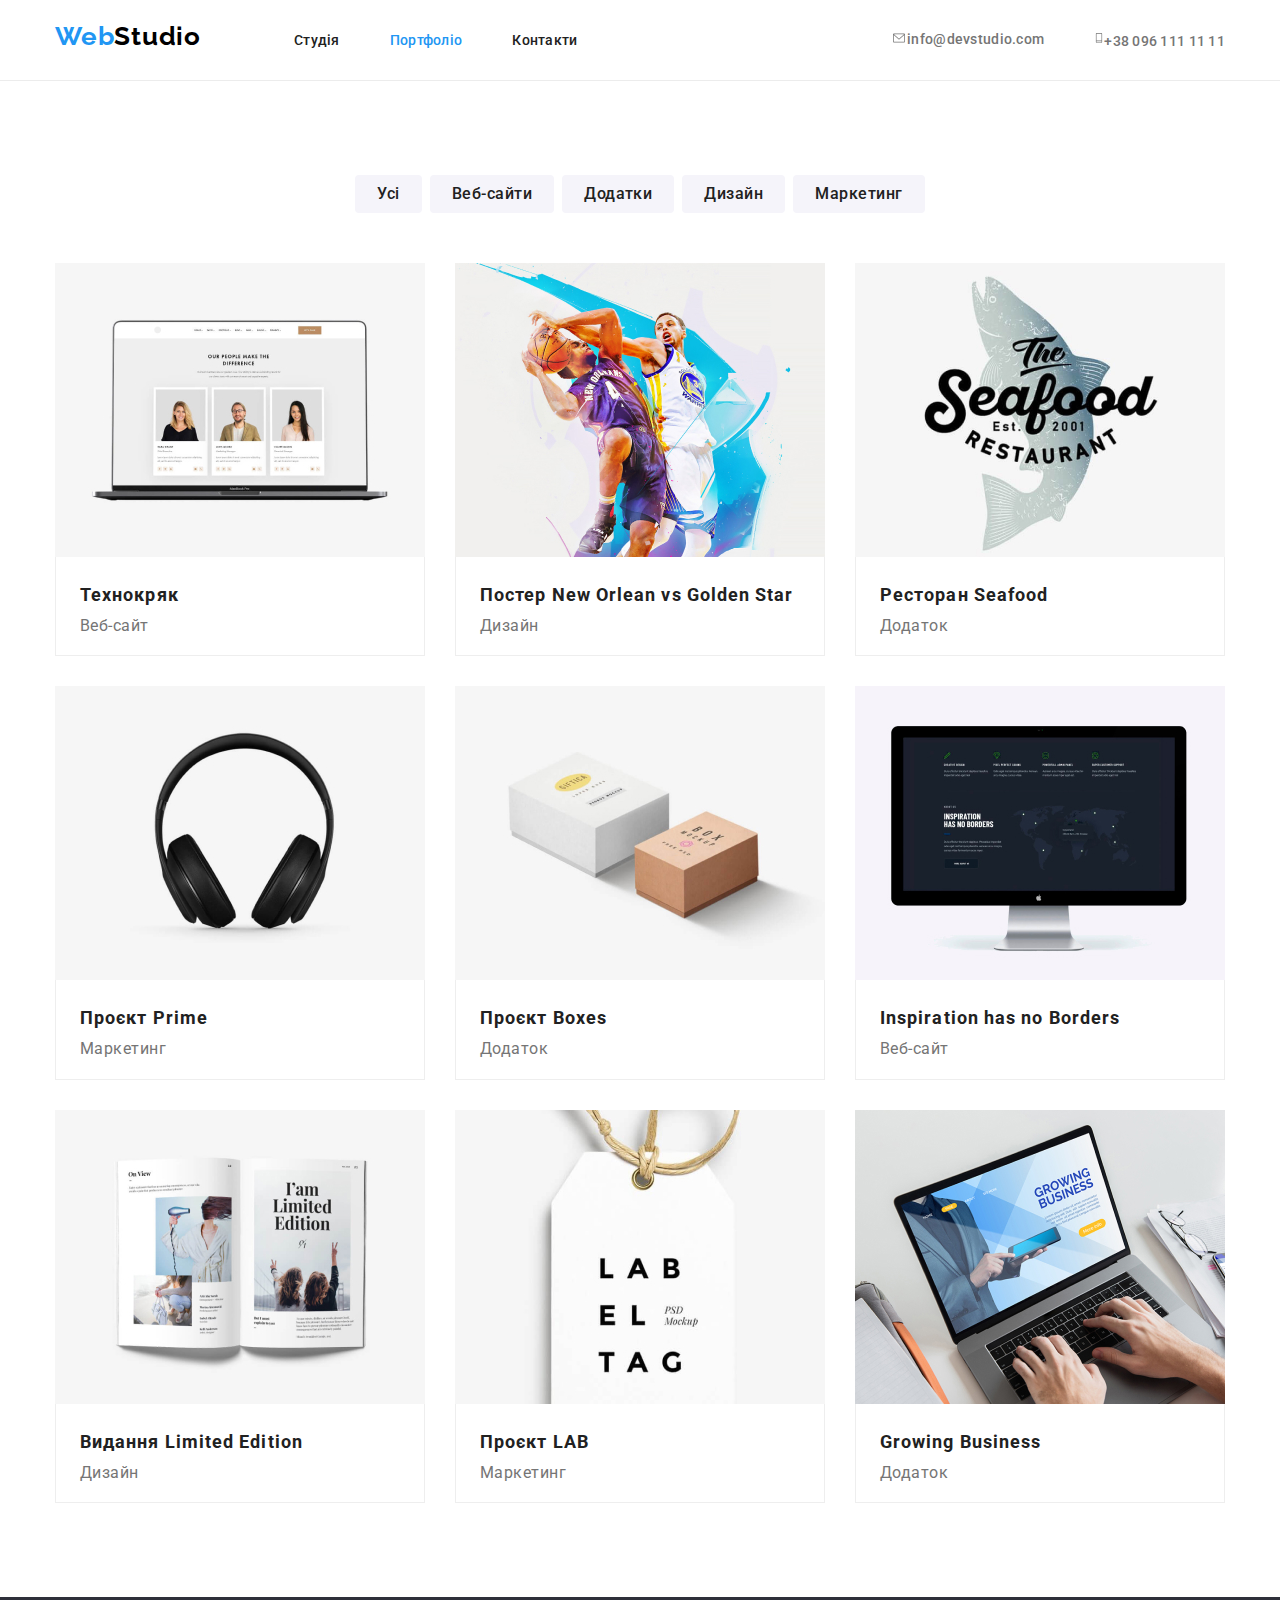
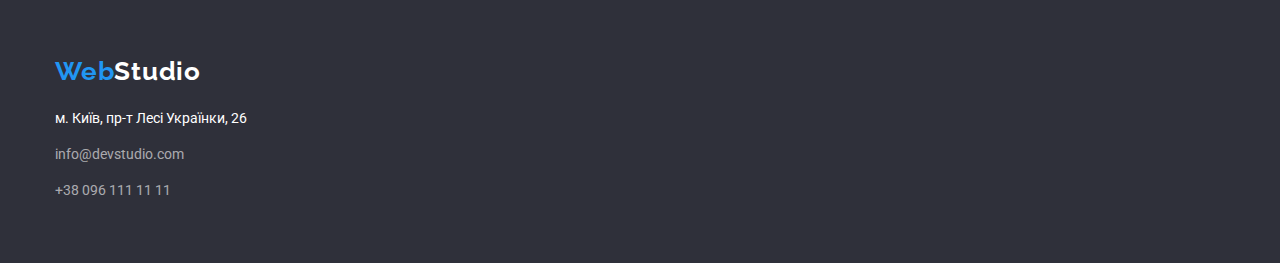
==== portfolio.html @ 9b7b58ba "1" ====
<!DOCTYPE html>
<html lang="uk">
  <head>
    <link
      rel="stylesheet"
      href="https://cdnjs.cloudflare.com/ajax/libs/modern-normalize/1.0.0/modern-normalize.min.css"
    />
    <link rel="stylesheet" href="./css/styles.css" />
    <link rel="preconnect" href="https://fonts.googleapis.com" />
    <link rel="preconnect" href="https://fonts.gstatic.com" crossorigin />
    <link
      href="https://fonts.googleapis.com/css2?family=Raleway:wght@700&family=Roboto:wght@400;500;700;900&display=swap"
      rel="stylesheet"
    />
    <title>WebStudio</title>
  </head>
  <body>
    <header>
      <!-- Навігація -->
      <div class="container">
        <nav class="nav">
          <a class="logo" href="index.html"
            >Web<span class="logo-color">Studio</span></a
          >
          <ul class="nav-link">
            <li class="nav-item">
              <a class="link" href="index.html">Студія</a>
            </li>
            <li class="nav-item">
              <a class="link actual-page" href="./portfolio.html">Портфоліо</a>
            </li>
            <li class="nav-item"><a class="link" href="">Контакти</a></li>
          </ul>
        </nav>
        <ul class="nav-contacts">
          <li class="nav-item">
            <a class="contacts" href="mailto:info@devstudio.com"
              ><svg class="icon-contacts" width="16" height="12">
                <use href="./images/icons.svg#icon-mail"></use>
              </svg>info@devstudio.com</a
            >
          </li>
          <li class="nav-item">
            <a class="contacts" href="tel:+380961111111"><svg class="icon-contacts" width="10" height="16">
                <use href="./images/icons.svg#icon-phone"></use>
              </svg>+38 096 111 11 11</a>
          </li>
        </ul>
      </div>
    </header>
    <main>
      <!-- Фільтри + Проєкти -->
      <section>
        <div class="container">
          <ul class="filtres">
            <li class="list">
              <button class="item" type="button">Усі</button>
            </li>
            <li class="list">
              <button class="item" type="button">Веб-сайти</button>
            </li>
            <li class="list">
              <button class="item" type="button">Додатки</button>
            </li>
            <li class="list">
              <button class="item" type="button">Дизайн</button>
            </li>
            <li class="list">
              <button class="item" type="button">Маркетинг</button>
            </li>
          </ul>
          <ul class="projects">
            <li>
              <a href=""  class="list"
                 ><img src="./images/techkr.jpg" alt="Технокряк" width="370" />
                <div class="title">
                  <h3 class="item">Технокряк</h3>
                  <p>Веб-сайт</p>
                </div></a
              >
            </li>
            <li>
              <a href="">
                <img
                  src="./images/poster.jpg"
                  alt="Постер New Orlean vs Golden Star"
                  width="370"
                />
                <div class="title">
                  <h3 class="item">Постер New Orlean vs Golden Star</h3>
                  <p>Дизайн</p>
                </div>
              </a>
            </li>
            <li>
              <a href="">
                <img
                  src="./images/seafood.jpg"
                  alt="Ресторан Seafood"
                  width="370"
                />
                <div class="title">
                  <h3 class="item">Ресторан Seafood</h3>
                  <p>Додаток</p>
                </div></a
              >
            </li>
            <li>
              <a href="">
                <img src="./images/prime.jpg" alt="Проєкт Prime" width="370" />
                <div class="title">
                  <h3 class="item">Проєкт Prime</h3>
                  <p>Маркетинг</p>
                </div></a
              >
            </li>
            <li>
              <a href=""
                ><img src="./images/boxes.jpg" alt="Проєкт Boxes" width="370" />
                <div class="title">
                  <h3 class="item">Проєкт Boxes</h3>
                  <p>Додаток</p>
                </div></a
              >
            </li>
            <li>
              <a href="">
                <img
                  src="./images/inspiration.jpg"
                  alt="Inspiration has no Borders"
                  width="370"
                />
                <div class="title">
                  <h3 class="item">Inspiration has no Borders</h3>
                  <p>Веб-сайт</p>
                </div></a
              >
            </li>
            <li>
              <a href="">
                <img
                  src="./images/limedition.jpg"
                  alt="Видання Limited Edition"
                  width="370"
                />
                <div class="title">
                  <h3 class="item">Видання Limited Edition</h3>
                  <p>Дизайн</p>
                </div></a
              >
            </li>
            <li>
              <a href="">
                <img src="./images/lab.jpg" alt="Проєкт LAB" width="370" />
                <div class="title">
                  <h3 class="item">Проєкт LAB</h3>
                  <p>Маркетинг</p>
                </div></a
              >
            </li>
            <li>
              <a href="">
                <img
                  src="./images/growing.jpg"
                  alt="Growing Business"
                  width="370"
                />
                <div class="title">
                  <h3 class="item">Growing Business</h3>
                  <p>Додаток</p>
                </div></a
              >
            </li>
          </ul>
        </div>
      </section>
    </main>
    <footer class="footer-bcg">
      <div class="container">
        <a class="footer-logo" href="index.html"
          >Web<span class="footer-logo-color">Studio</span></a
        >
        <address>
          <p class="adres">м. Київ, пр-т Лесі Українки, 26</p>
          <ul class="list">
            <li>
              <a class="footer-contacts" href="mailto:info@devstudio.com"
                >info@devstudio.com</a
              >
            </li>
            <li>
              <a class="footer-contacts" href="tel:+380961111111"
                >+38 096 111 11 11</a
              >
            </li>
          </ul>
        </address>
      </div>
    </footer>
  </body>
</html>
---- css/styles.css ----
:root {
  --main-text-color: #757575;
  --secondary-text-color: #212121;
  --main-blue-color: #2196f3;
  --main-white-color: #ffffff;
  --background-dark-color: #2f303a;
  --background-light-color: #f5f4fa;
  --logo-black-color: #000000;
}

/* all pages */
* {
  margin: 0px;
  padding: 0px;
}
.container {
  width: 1200px;
  margin-left: auto;
  margin-right: auto;
  padding-left: 15px;
  padding-right: 15px;
}
body {
  font-family: Roboto;
  color: var(--main-text-color);
}
section {
  padding-top: 94px;
  padding-bottom: 94px;
}
ul {
  list-style: none;
}
a {
  text-decoration: none;
}
button {
  cursor: pointer;
}
img {
  display: block;
}
/* nav */
header {
  border-bottom: 1px solid #ececec;
}
.nav {
  display: flex;
  align-items: baseline;
}
.logo {
  font-family: Raleway;
  font-size: 26px;
  font-weight: 700;
  letter-spacing: 0.78px;
  color: var(--main-blue-color);
}
.logo-color {
  color: var(--logo-black-color);
}
.nav-link {
  display: inline-flex;
  margin: 0px;
  padding-left: 0px;
  margin-left: 93px;
}
.nav-link .link {
  padding-top: 32px;
  padding-bottom: 32px;
  display: block;

  color: var(--secondary-text-color);
  font-size: 14px;
  font-weight: 500;
  letter-spacing: 0.28px;
}
.nav-item {
  margin-left: 50px;
}
.nav-item:first-child {
  margin-left: 0px;
}
.nav-link .link:hover,
.nav-link .link:focus {
  color: var(--main-blue-color);
}
header .container {
  display: flex;
  align-items: center;
}
.nav-contacts {
  margin: 0px;
  display: flex;
  padding-left: 0px;
  margin-left: auto;
}
.nav-contacts .contacts {
  padding-top: 32px;
  padding-bottom: 32px;

  color: var(--main-text-color);
  font-size: 14px;
  font-weight: 500;
  letter-spacing: 0.28px;
}

.nav-contacts .contacts:focus,
.nav-contacts .contacts:hover {
  color: var(--main-blue-color);
}
.nav-link .actual-page {
  color: var(--main-blue-color);
}

/* footer */

.footer-bcg {
  background-color: var(--background-dark-color);
  display: block;
  padding-top: 60px;
  padding-bottom: 60px;
}
.footer-logo {
  display: block;
  margin-bottom: 20px;

  color: #2196f3;
  font-family: Raleway;
  font-size: 26px;
  font-weight: 700;
  letter-spacing: 0.78px;
}
.footer-logo-color {
  color: var(--main-white-color);
}
.adres {
  margin-bottom: 12px;

  color: var(--main-white-color);
  font-style: normal;
  font-size: 14px;
  line-height: 1.71;
}
.list {
  display: block;
}
.footer-contacts {
  color: rgba(255, 255, 255, 0.6);
  font-style: normal;
  font-size: 14px;
  line-height: 1.71;
}
.list li:first-child {
  margin-bottom: 12px;
}
/* index */

/* Шапка  */
.head-bcg {
  max-width: 1600px;
  background-image: linear-gradient( 
    to right,
     rgba(47, 48, 58, 0.40),
     rgba(47, 48, 58, 0.40)
     ) , url(../images/bcg-head.jpg);
  background-color: var(--background-dark-color);
  background-position: center;

  
  text-align: center;
  padding-top: 200px;
  padding-bottom: 200px;
}
.head-text {
  width: 696px;
  margin-left: auto;
  margin-right: auto;

  color: var(--main-white-color);
  text-align: center;
  font-size: 44px;
  font-weight: 900;
  line-height: 1.36;
  letter-spacing: 2.64px;
  text-transform: uppercase;
}
.head-button {
  width: 200px;
  padding-top: 10px;
  padding-bottom: 10px;
  border-radius: 4px;
  border: none;
  margin-top: 30px;
  margin-left: auto;
  margin-right: auto;

  background-color: var(--main-blue-color);
  color: var(--main-white-color);
  text-align: center;
  font-size: 16px;
  font-weight: 700;
  line-height: 1.87;
  letter-spacing: 0.96px;
}

/* Особливості */

.feautures {
  display: flex;
  gap: 30px;
}
.feautures .item {
  margin-bottom: 10px;
}
.feautures .list {
  width: 270px;
}
.feautures .item {
  color: var(--secondary-text-color);
  font-size: 14px;
  font-weight: 700;
  text-transform: uppercase;
}
.feautures p {
  font-size: 14px;
  line-height: 1.71;
}

/* Чим ми займаємося + Наша команда */
.pad-top {
  padding-top: 0px;
}
.img {
  display: flex;
  gap: 30px;
}
.bcg-team {
  background-color: var(--background-light-color);
}
.title {
  color: var(--secondary-text-color);
  text-align: center;
  font-size: 36px;
  font-weight: 700;
  letter-spacing: 1.08px;
  margin-bottom: 50px;
}
.team {
  display: inline-flex;
  gap: 30px;
}
.team .list {
  background-color: var(--main-white-color);
  border-radius: 0px 0px 4px 4px;
  box-shadow: 0px 2px 1px 0px rgba(0, 0, 0, 0.2),
    0px 1px 1px 0px rgba(0, 0, 0, 0.14), 0px 1px 3px 0px rgba(0, 0, 0, 0.12);
}
.team .item {
  color: var(--secondary-text-color);
  font-size: 16px;
  font-weight: 500;
  letter-spacing: 0.48px;
  text-align: center;
}
.team .block {
  padding-top: 30px;
  padding-bottom: 30px;
}
.team p {
  margin-top: 10px;

  font-size: 16px;
  letter-spacing: 0.48px;
  text-align: center;
}

/* Portfolio  */

/* Фільтри */
.filtres {
  display: flex;
  margin-bottom: 50px;
  justify-content: center;
  gap: 8px;
}
.filtres .item {
  padding-left: 22px;
  padding-right: 22px;
  padding-top: 6px;
  padding-bottom: 6px;

  background-color: var(--background-light-color);
  border: none;
  border-radius: 4px;
  color: var(--secondary-text-color);
  text-align: center;
  font-size: 16px;
  font-weight: 500;
  line-height: 1.62;
  letter-spacing: 0.48px;
}
.filtres .item:hover,
.filtres .item:focus {
  background-color: var(--main-blue-color);
  color: var(--main-white-color);
  box-shadow: 0px 2px 2px 0px rgba(0, 0, 0, 0.12), 0px 1px 2px 0px rgba(0, 0, 0, 0.08), 0px 3px 1px 0px rgba(0, 0, 0, 0.10);
}

/* Проєкти */

.projects {
  display: flex;
  flex-wrap: wrap;
  gap: 30px;
}
.project .list{
  display: block;
box-shadow: 1px 4px 6px 0px rgba(0, 0, 0, 0.16), 0px 4px 4px 0px rgba(0, 0, 0, 0.06), 0px 1px 1px 0px rgba(0, 0, 0, 0.12);
}
.title{
  border-bottom: 1px solid #EEE;
  border-left:  1px solid #EEE;
  border-right:  1px solid #EEE;
}
.projects .title {
  padding-left: 24px;
  padding-right: 24px;
  padding-top: 20px;
  padding-bottom: 20px;
  margin-bottom: 0px;
  text-align: start;
}
.projects .item {
  color: var(--secondary-text-color);
  font-size: 18px;
  font-weight: 700;
  line-height: 2;
  letter-spacing: 1.08px;
}
.projects p {
  margin-top: 4px;

color: var(--main-text-color);
font-size: 16px;
line-height: 1,87;
letter-spacing: 0.48px;
font-weight: 400;
}
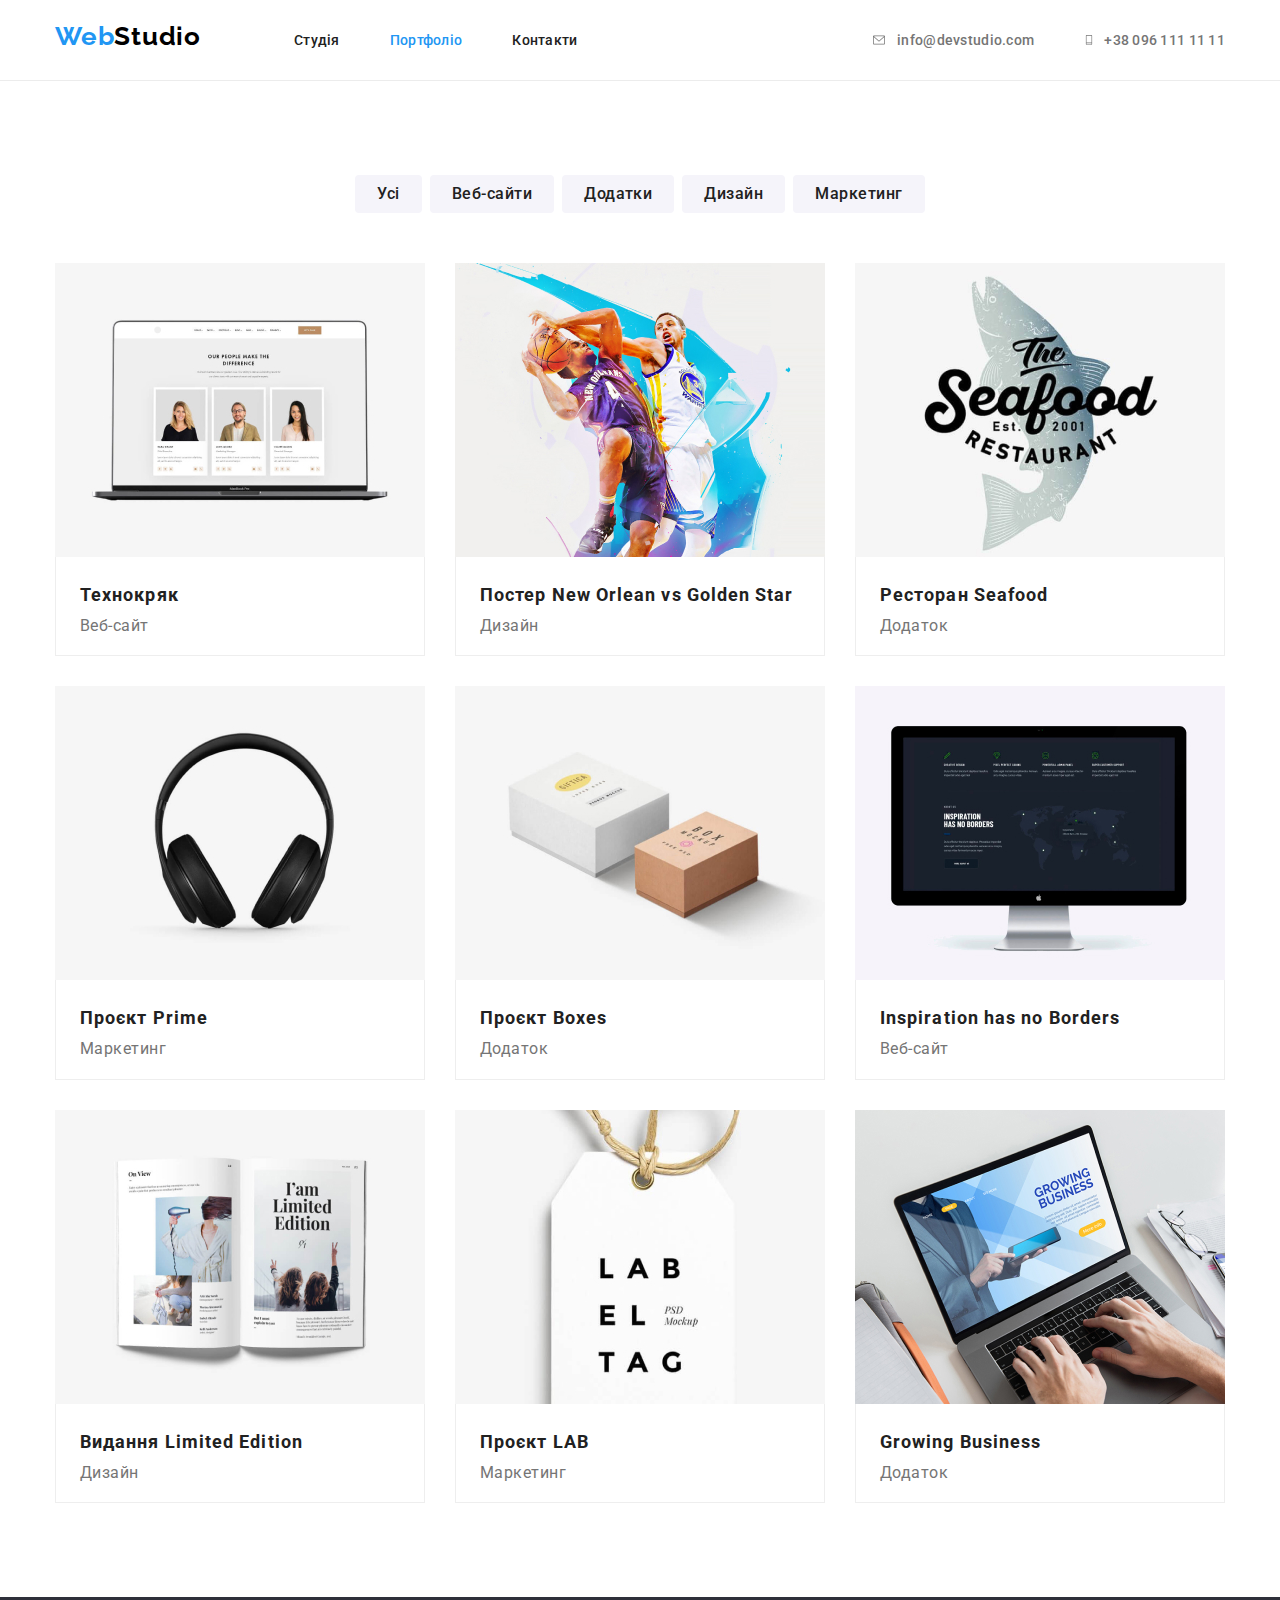
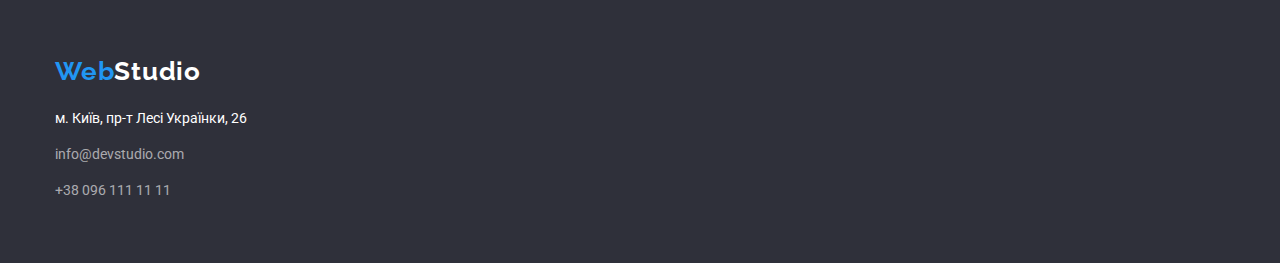
==== commit 1061eaa4: "1" ====
--- a/portfolio.html
+++ b/portfolio.html
@@ -70,102 +70,102 @@
             </li>
           </ul>
           <ul class="projects">
-            <li>
+            <li class="project-list">
               <a href=""  class="list"
                  ><img src="./images/techkr.jpg" alt="Технокряк" width="370" />
-                <div class="title">
+                <div class="bottom-section">
                   <h3 class="item">Технокряк</h3>
                   <p>Веб-сайт</p>
                 </div></a
               >
             </li>
-            <li>
+            <li class="project-list">
               <a href="">
                 <img
                   src="./images/poster.jpg"
                   alt="Постер New Orlean vs Golden Star"
                   width="370"
                 />
-                <div class="title">
+                <div class="bottom-section">
                   <h3 class="item">Постер New Orlean vs Golden Star</h3>
                   <p>Дизайн</p>
                 </div>
               </a>
             </li>
-            <li>
+            <li class="project-list">
               <a href="">
                 <img
                   src="./images/seafood.jpg"
                   alt="Ресторан Seafood"
                   width="370"
                 />
-                <div class="title">
+                <div class="bottom-section">
                   <h3 class="item">Ресторан Seafood</h3>
                   <p>Додаток</p>
                 </div></a
               >
             </li>
-            <li>
+            <li class="project-list">
               <a href="">
                 <img src="./images/prime.jpg" alt="Проєкт Prime" width="370" />
-                <div class="title">
+                <div class="bottom-section">
                   <h3 class="item">Проєкт Prime</h3>
                   <p>Маркетинг</p>
                 </div></a
               >
             </li>
-            <li>
+            <li class="project-list">
               <a href=""
                 ><img src="./images/boxes.jpg" alt="Проєкт Boxes" width="370" />
-                <div class="title">
+                <div class="bottom-section">
                   <h3 class="item">Проєкт Boxes</h3>
                   <p>Додаток</p>
                 </div></a
               >
             </li>
-            <li>
+            <li class="project-list">
               <a href="">
                 <img
                   src="./images/inspiration.jpg"
                   alt="Inspiration has no Borders"
                   width="370"
                 />
-                <div class="title">
+                <div class="bottom-section">
                   <h3 class="item">Inspiration has no Borders</h3>
                   <p>Веб-сайт</p>
                 </div></a
               >
             </li>
-            <li>
+            <li class="project-list">
               <a href="">
                 <img
                   src="./images/limedition.jpg"
                   alt="Видання Limited Edition"
                   width="370"
                 />
-                <div class="title">
+                <div class="bottom-section">
                   <h3 class="item">Видання Limited Edition</h3>
                   <p>Дизайн</p>
                 </div></a
               >
             </li>
-            <li>
+            <li class="project-list">
               <a href="">
                 <img src="./images/lab.jpg" alt="Проєкт LAB" width="370" />
-                <div class="title">
+                <div class="bottom-section">
                   <h3 class="item">Проєкт LAB</h3>
                   <p>Маркетинг</p>
                 </div></a
               >
             </li>
-            <li>
+            <li class="project-list">
               <a href="">
                 <img
                   src="./images/growing.jpg"
                   alt="Growing Business"
                   width="370"
                 />
-                <div class="title">
+                <div class="bottom-section">
                   <h3 class="item">Growing Business</h3>
                   <p>Додаток</p>
                 </div></a
--- a/css/styles.css
+++ b/css/styles.css
@@ -89,29 +89,32 @@
   align-items: center;
 }
 .nav-contacts {
-  margin: 0px;
-  display: flex;
-  padding-left: 0px;
+  display: flex;
   margin-left: auto;
 }
 .nav-contacts .contacts {
+  display: flex;
   padding-top: 32px;
   padding-bottom: 32px;
+  align-items: center;
 
   color: var(--main-text-color);
   font-size: 14px;
   font-weight: 500;
   letter-spacing: 0.28px;
 }
-
+.nav-link .actual-page {
+  color: var(--main-blue-color);
+}
+.nav-contacts .icon-contacts {
+  margin-right: 10px;
+  fill: var(--main-text-color);
+}
 .nav-contacts .contacts:focus,
 .nav-contacts .contacts:hover {
   color: var(--main-blue-color);
-}
-.nav-link .actual-page {
-  color: var(--main-blue-color);
-}
-
+  fill: var(--main-blue-color);
+}
 /* footer */
 
 .footer-bcg {
@@ -158,15 +161,15 @@
 /* Шапка  */
 .head-bcg {
   max-width: 1600px;
-  background-image: linear-gradient( 
-    to right,
-     rgba(47, 48, 58, 0.40),
-     rgba(47, 48, 58, 0.40)
-     ) , url(../images/bcg-head.jpg);
+  background-image: linear-gradient(
+      to right,
+      rgba(47, 48, 58, 0.4),
+      rgba(47, 48, 58, 0.4)
+    ),
+    url(../images/bcg-head.jpg);
   background-color: var(--background-dark-color);
   background-position: center;
 
-  
   text-align: center;
   padding-top: 200px;
   padding-bottom: 200px;
@@ -221,6 +224,15 @@
   font-weight: 700;
   text-transform: uppercase;
 }
+.feautures .icon {
+  border-radius: 4px;
+  background: var(--background-light-color);
+  padding-left: 100px;
+  padding-right: 100px;
+  padding-top: 25px;
+  padding-bottom: 25px;
+  margin-bottom: 30px;
+}
 .feautures p {
   font-size: 14px;
   line-height: 1.71;
@@ -273,6 +285,27 @@
   letter-spacing: 0.48px;
   text-align: center;
 }
+.team-social-media {
+  display: flex;
+  margin-top: 16px;
+  margin-left: 32px;
+  margin-right: 32px;
+  gap: 10px;
+}
+.team-icon {
+  display: flex;
+  justify-content: center;
+  align-items: center;
+  width: 44px;
+  height: 44px;
+  border-radius: 50%;
+  fill: var(--main-text-color);
+}
+.team-icon:hover,
+.team-icon:focus{
+  background-color: #2196f3;
+  fill: var(--main-white-color);
+}
 
 /* Portfolio  */
 
@@ -303,7 +336,8 @@
 .filtres .item:focus {
   background-color: var(--main-blue-color);
   color: var(--main-white-color);
-  box-shadow: 0px 2px 2px 0px rgba(0, 0, 0, 0.12), 0px 1px 2px 0px rgba(0, 0, 0, 0.08), 0px 3px 1px 0px rgba(0, 0, 0, 0.10);
+  box-shadow: 0px 2px 2px 0px rgba(0, 0, 0, 0.12),
+    0px 1px 2px 0px rgba(0, 0, 0, 0.08), 0px 3px 1px 0px rgba(0, 0, 0, 0.1);
 }
 
 /* Проєкти */
@@ -313,16 +347,17 @@
   flex-wrap: wrap;
   gap: 30px;
 }
-.project .list{
-  display: block;
-box-shadow: 1px 4px 6px 0px rgba(0, 0, 0, 0.16), 0px 4px 4px 0px rgba(0, 0, 0, 0.06), 0px 1px 1px 0px rgba(0, 0, 0, 0.12);
-}
-.title{
-  border-bottom: 1px solid #EEE;
-  border-left:  1px solid #EEE;
-  border-right:  1px solid #EEE;
-}
-.projects .title {
+.project-list:hover,
+.project-list:focus {
+  box-shadow: 1px 4px 6px 0px rgba(0, 0, 0, 0.16),
+    0px 4px 4px 0px rgba(0, 0, 0, 0.06), 0px 1px 1px 0px rgba(0, 0, 0, 0.12);
+}
+.bottom-section {
+  border-bottom: 1px solid #eee;
+  border-left: 1px solid #eee;
+  border-right: 1px solid #eee;
+}
+.projects .bottom-section{
   padding-left: 24px;
   padding-right: 24px;
   padding-top: 20px;
@@ -340,9 +375,9 @@
 .projects p {
   margin-top: 4px;
 
-color: var(--main-text-color);
-font-size: 16px;
-line-height: 1,87;
-letter-spacing: 0.48px;
-font-weight: 400;
-}
+  color: var(--main-text-color);
+  font-size: 16px;
+  line-height: 1, 87;
+  letter-spacing: 0.48px;
+  font-weight: 400;
+}
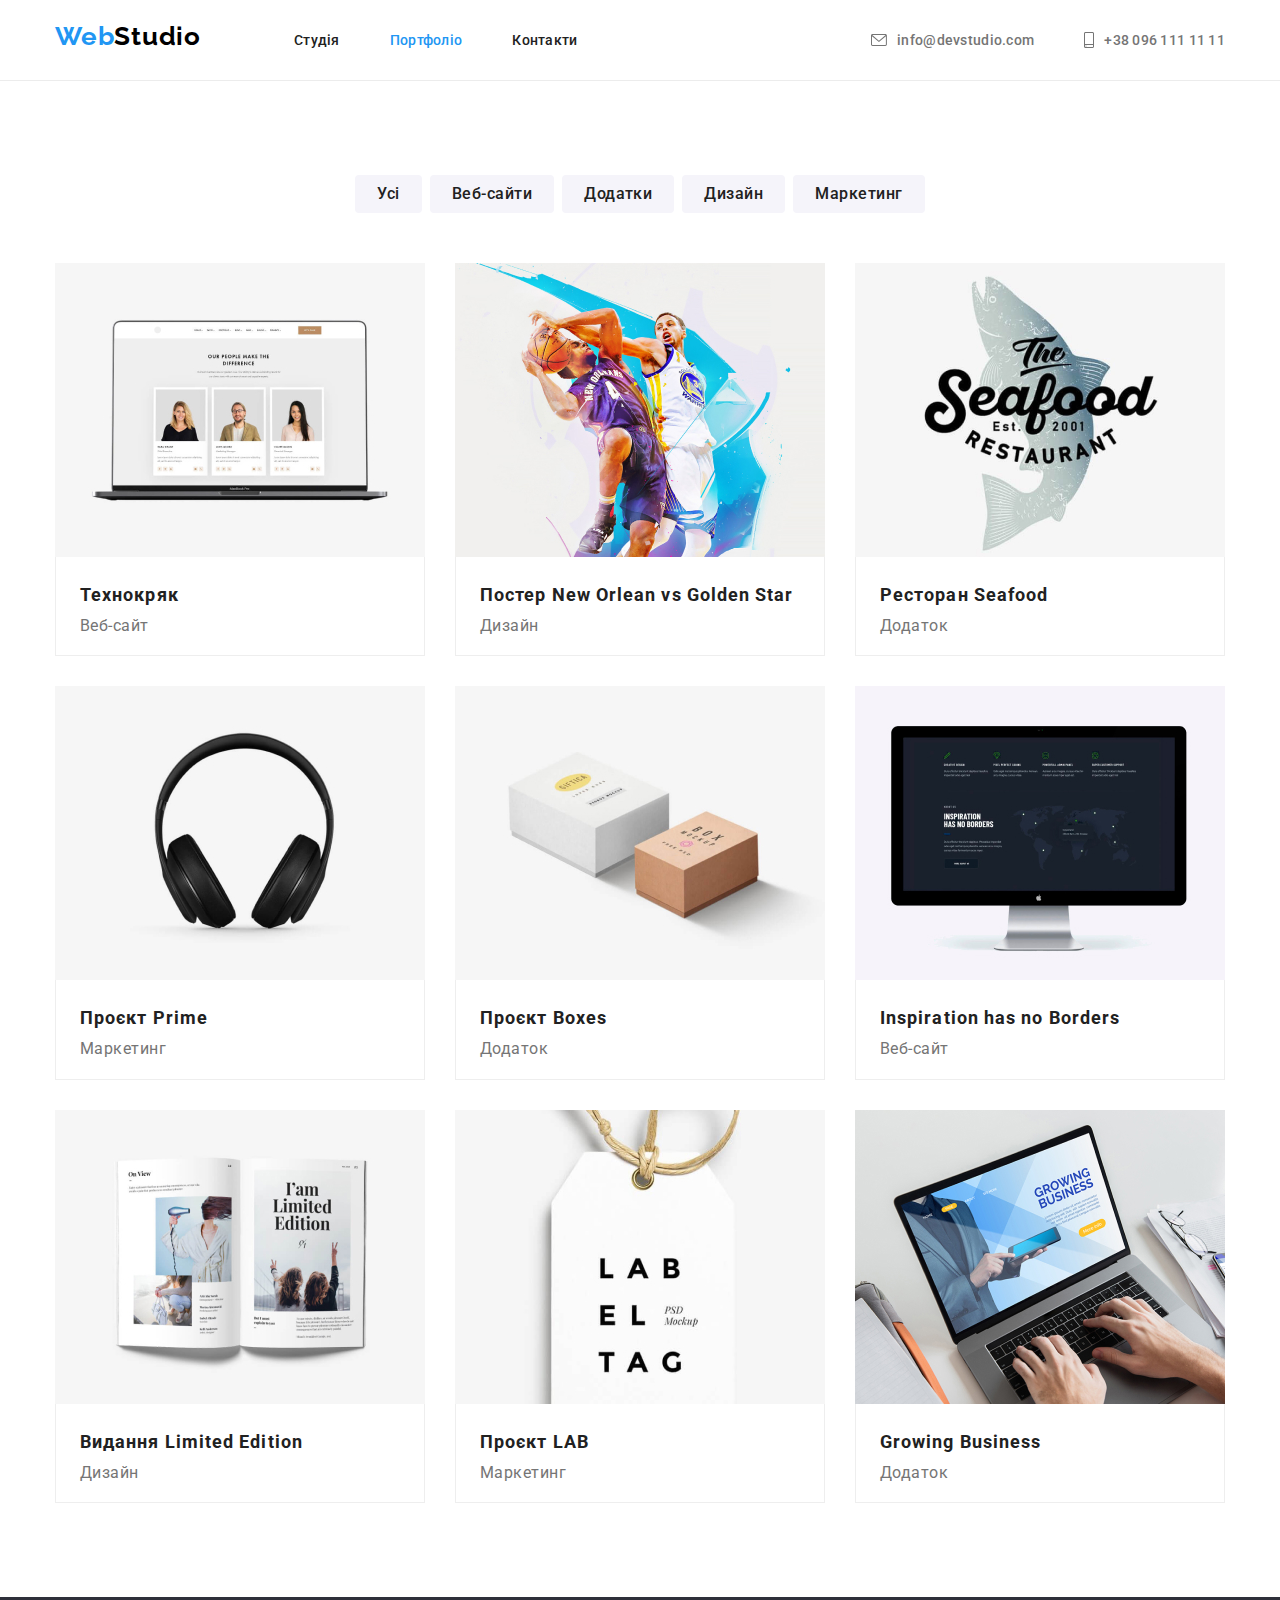
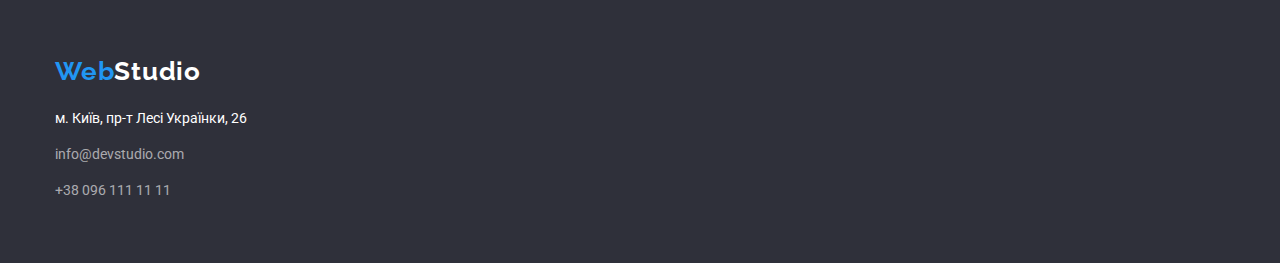
==== commit caf7d608: "1" ====
--- a/portfolio.html
+++ b/portfolio.html
@@ -36,13 +36,13 @@
           <li class="nav-item">
             <a class="contacts" href="mailto:info@devstudio.com"
               ><svg class="icon-contacts" width="16" height="12">
-                <use href="./images/icons.svg#icon-mail"></use>
+                <use href="./images/icons-contacts.svg#icon-mail"></use>
               </svg>info@devstudio.com</a
             >
           </li>
           <li class="nav-item">
             <a class="contacts" href="tel:+380961111111"><svg class="icon-contacts" width="10" height="16">
-                <use href="./images/icons.svg#icon-phone"></use>
+                <use href="./images/icons-contacts.svg#icon-phone"></use>
               </svg>+38 096 111 11 11</a>
           </li>
         </ul>
--- a/css/styles.css
+++ b/css/styles.css
@@ -108,13 +108,11 @@
 }
 .nav-contacts .icon-contacts {
   margin-right: 10px;
-  fill: var(--main-text-color);
+  fill: currentColor;
 }
 .nav-contacts .contacts:focus,
 .nav-contacts .contacts:hover {
-  color: var(--main-blue-color);
-  fill: var(--main-blue-color);
-}
+  color: var(--main-blue-color);}
 /* footer */
 
 .footer-bcg {
@@ -155,6 +153,39 @@
 }
 .list li:first-child {
   margin-bottom: 12px;
+}
+.footer-title{
+color: var(--main-white-color);
+font-size: 14px;
+font-weight: 700;
+letter-spacing: 0.42px;
+text-transform: uppercase;
+margin-bottom: 20px;
+}
+.footer-section{
+  display: flex;
+}
+.footer-icon-container{
+  margin-left: 70px;
+}
+.footer-social-media {
+  display: flex;
+  gap: 10px;
+}
+.footer-icon {
+  display: flex;
+  justify-content: center;
+  align-items: center;
+  width: 44px;
+  height: 44px;
+  border-radius: 50%;
+  fill: var(--main-white-color);
+  background-color:  rgba(255, 255, 255, 0.10);;
+}
+.footer-icon:hover,
+.footer-icon:focus{
+  background-color: #2196f3;
+  fill: var(--main-white-color);
 }
 /* index */
 
@@ -307,6 +338,29 @@
   fill: var(--main-white-color);
 }
 
+/* Постійні клієнти */
+.clients{
+  margin-top: 50px;
+  display: flex;
+  gap: 30px;
+}
+.clients-logo{
+display: flex;
+justify-content: center;
+align-items: center;
+width: 170px;
+height: 92px;
+fill: #AFB1B8;
+
+border-radius: 4px;
+border: 1px solid #AFB1B8;
+}
+.clients-logo:focus,
+.clients-logo:hover{
+border-color:var(--main-blue-color);
+fill: var(--main-blue-color);
+}
+
 /* Portfolio  */
 
 /* Фільтри */
@@ -380,4 +434,4 @@
   line-height: 1, 87;
   letter-spacing: 0.48px;
   font-weight: 400;
-}
+}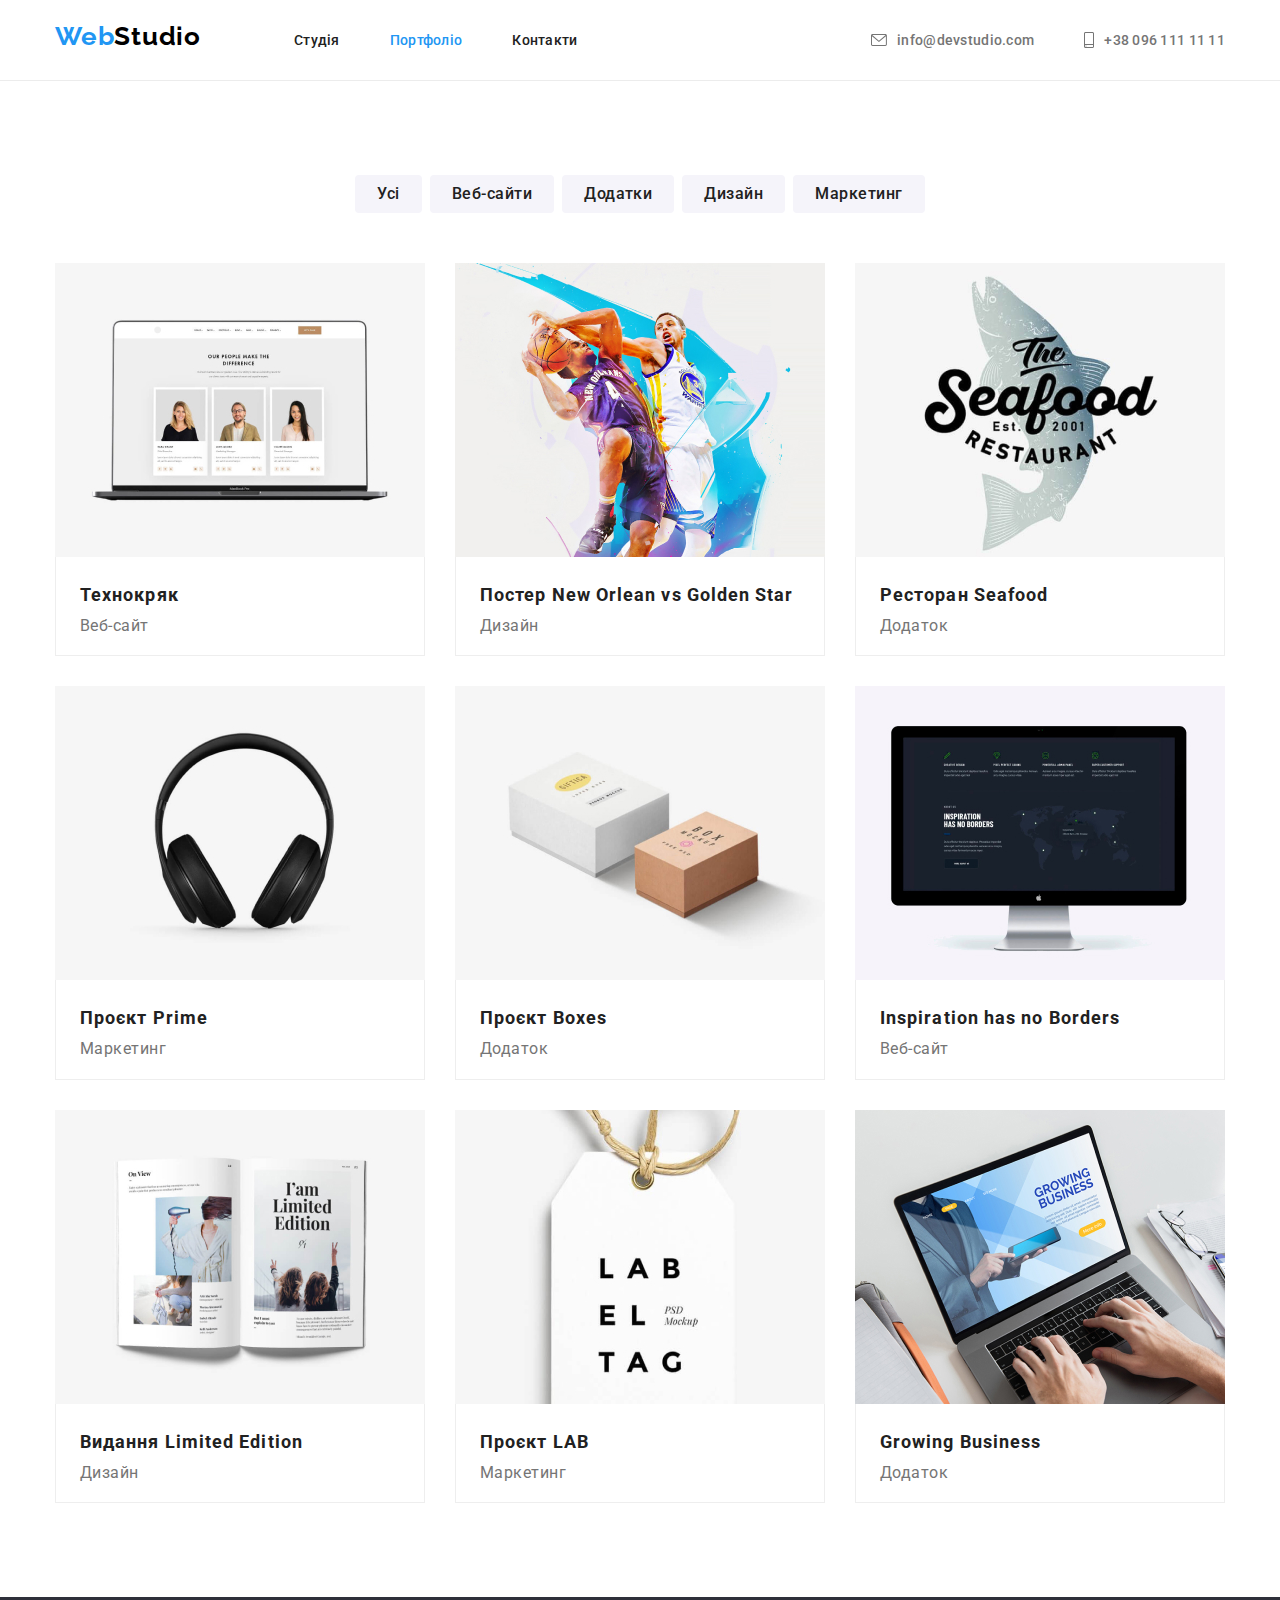
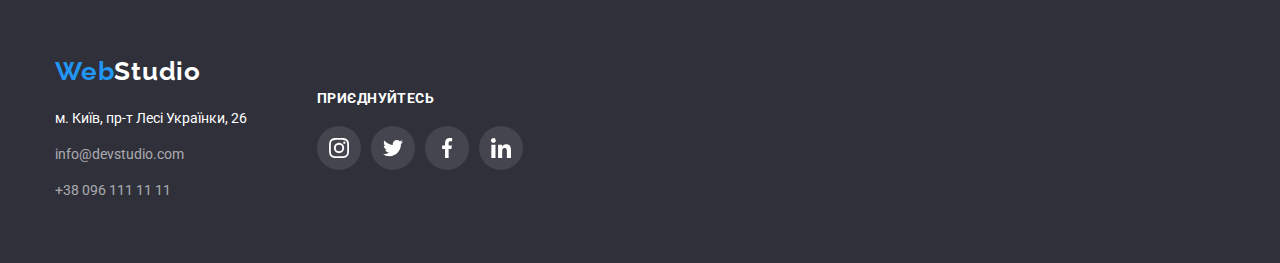
==== commit 38650288: "3" ====
--- a/portfolio.html
+++ b/portfolio.html
@@ -177,6 +177,8 @@
     </main>
     <footer class="footer-bcg">
       <div class="container">
+          <ul class="footer-container">
+          <li>
         <a class="footer-logo" href="index.html"
           >Web<span class="footer-logo-color">Studio</span></a
         >
@@ -194,7 +196,35 @@
               >
             </li>
           </ul>
-        </address>
+          </address></li>
+          <li>
+          <div class="footer-icon-container">
+            <h3 class="footer-title">приєднуйтесь</h3>
+            <ul class="footer-social-media">
+              <li>
+                <a href="" class="footer-icon"><svg class="social-media" width="20" height="20">
+              <use href="./images/icons.svg#icon-instagram"></use>
+            </svg></a>
+              </li>
+              <li>
+                <a href="" class="footer-icon"><svg class="social-media" width="20" height="20">
+              <use href="./images/icons.svg#icon-twitter"></use>
+            </svg></a>
+              </li>
+              <li>
+                <a href="" class="footer-icon"><svg class="social-media" width="20" height="20">
+              <use href="./images/icons.svg#icon-facebook"></use>
+            </svg></a>
+              </li>
+              <li>
+                <a href="" class="footer-icon"><svg class="social-media" width="20" height="20">
+              <use href="./images/icons.svg#icon-linkedin"></use>
+            </svg></a>
+              </li>
+            </ul>
+          </div>
+          </li>
+          </ul>
       </div>
     </footer>
   </body>
--- a/css/styles.css
+++ b/css/styles.css
@@ -162,8 +162,9 @@
 text-transform: uppercase;
 margin-bottom: 20px;
 }
-.footer-section{
-  display: flex;
+.footer-container{
+  display: flex;
+  align-items: center;
 }
 .footer-icon-container{
   margin-left: 70px;
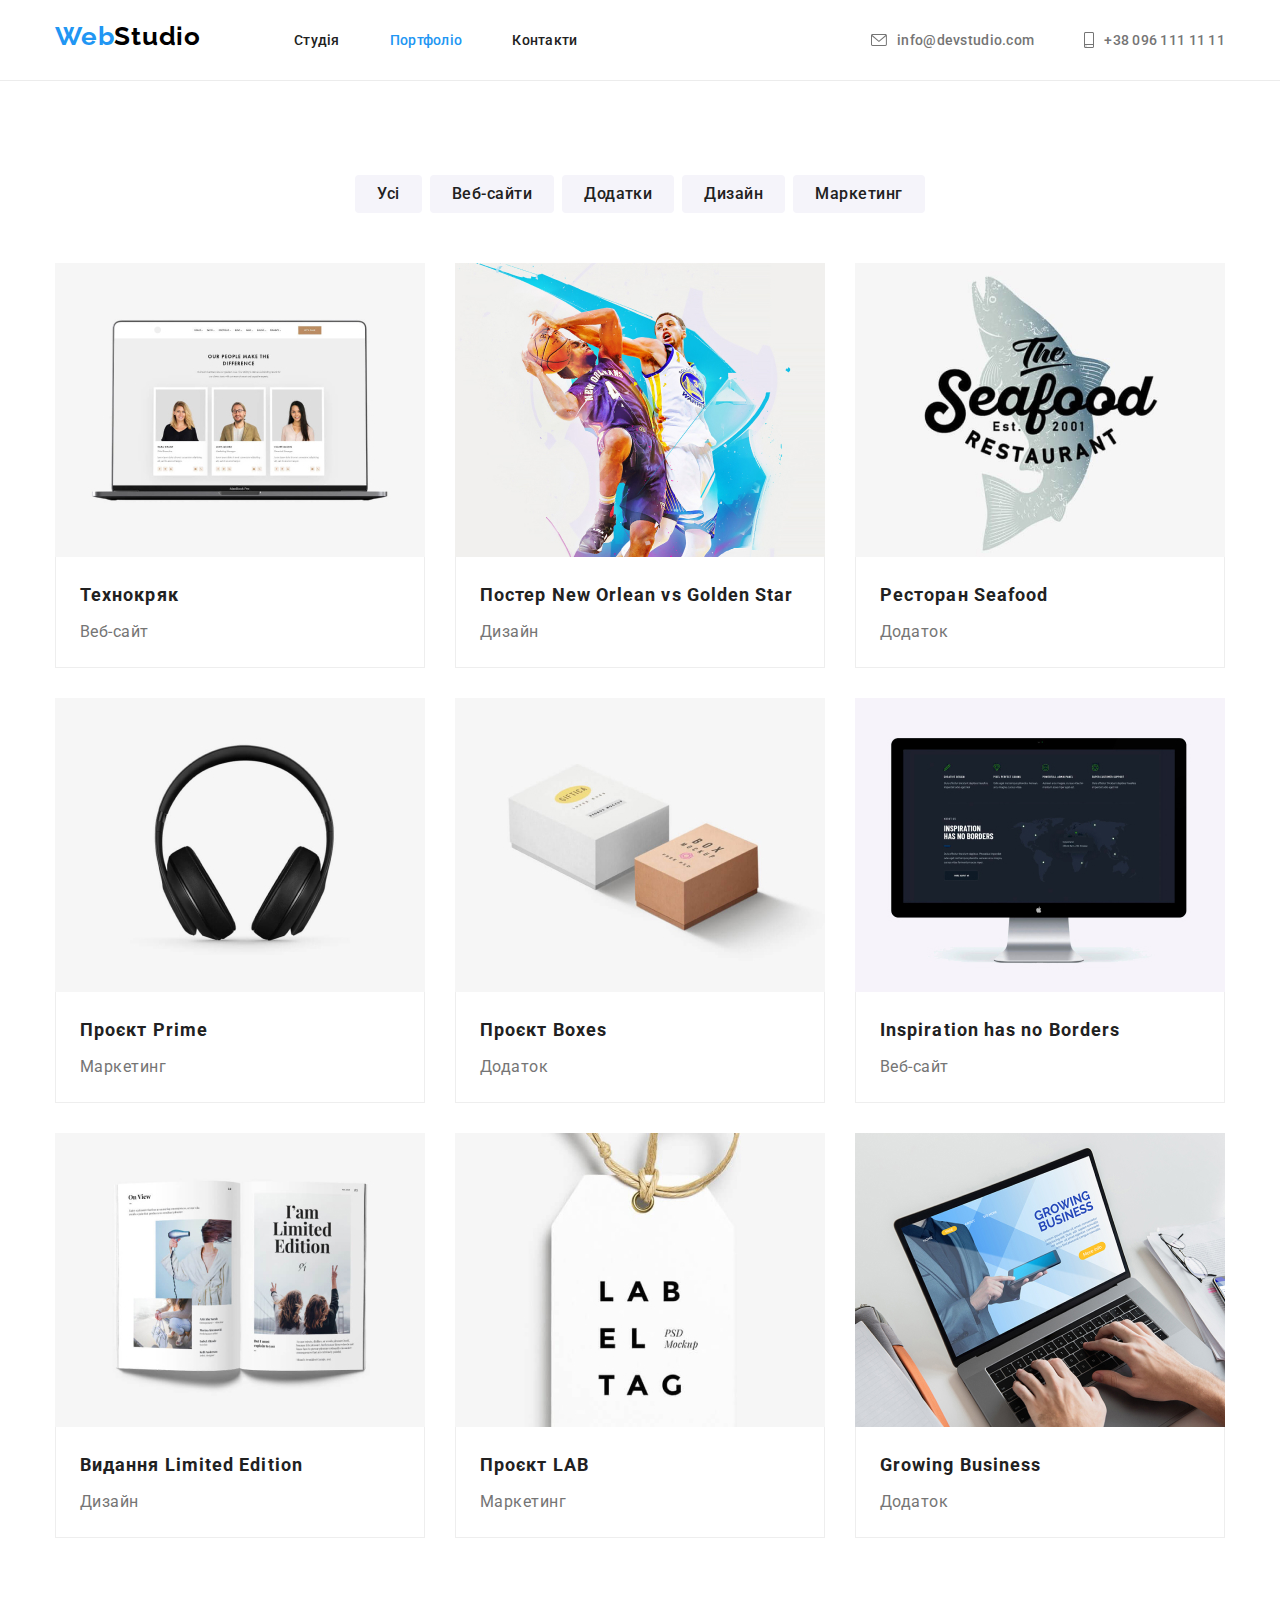
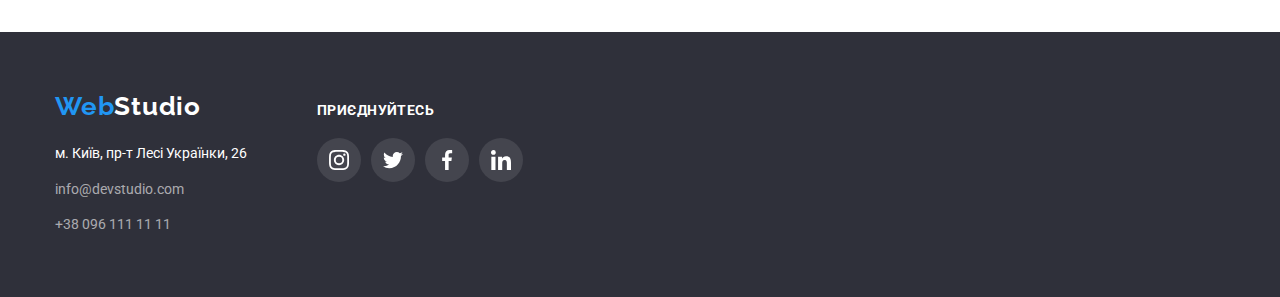
==== commit cdf2e7d9: "2" ====
--- a/portfolio.html
+++ b/portfolio.html
@@ -80,7 +80,7 @@
               >
             </li>
             <li class="project-list">
-              <a href="">
+              <a href="" class="list">
                 <img
                   src="./images/poster.jpg"
                   alt="Постер New Orlean vs Golden Star"
@@ -93,7 +93,7 @@
               </a>
             </li>
             <li class="project-list">
-              <a href="">
+              <a href="" class="list">
                 <img
                   src="./images/seafood.jpg"
                   alt="Ресторан Seafood"
@@ -106,7 +106,7 @@
               >
             </li>
             <li class="project-list">
-              <a href="">
+              <a href="" class="list">
                 <img src="./images/prime.jpg" alt="Проєкт Prime" width="370" />
                 <div class="bottom-section">
                   <h3 class="item">Проєкт Prime</h3>
@@ -115,7 +115,7 @@
               >
             </li>
             <li class="project-list">
-              <a href=""
+              <a href="" class="list"
                 ><img src="./images/boxes.jpg" alt="Проєкт Boxes" width="370" />
                 <div class="bottom-section">
                   <h3 class="item">Проєкт Boxes</h3>
@@ -124,7 +124,7 @@
               >
             </li>
             <li class="project-list">
-              <a href="">
+              <a href="" class="list">
                 <img
                   src="./images/inspiration.jpg"
                   alt="Inspiration has no Borders"
@@ -137,7 +137,7 @@
               >
             </li>
             <li class="project-list">
-              <a href="">
+              <a href="" class="list">
                 <img
                   src="./images/limedition.jpg"
                   alt="Видання Limited Edition"
@@ -150,7 +150,7 @@
               >
             </li>
             <li class="project-list">
-              <a href="">
+              <a href="" class="list">
                 <img src="./images/lab.jpg" alt="Проєкт LAB" width="370" />
                 <div class="bottom-section">
                   <h3 class="item">Проєкт LAB</h3>
@@ -159,7 +159,7 @@
               >
             </li>
             <li class="project-list">
-              <a href="">
+              <a href="" class="list">
                 <img
                   src="./images/growing.jpg"
                   alt="Growing Business"
@@ -176,16 +176,15 @@
       </section>
     </main>
     <footer class="footer-bcg">
-      <div class="container">
-          <ul class="footer-container">
-          <li>
+      <div class="container footer-container">
+          <div>
         <a class="footer-logo" href="index.html"
           >Web<span class="footer-logo-color">Studio</span></a
         >
         <address>
           <p class="adres">м. Київ, пр-т Лесі Українки, 26</p>
-          <ul class="list">
-            <li>
+          <ul class="footer-adres">
+            <li class="list">
               <a class="footer-contacts" href="mailto:info@devstudio.com"
                 >info@devstudio.com</a
               >
@@ -196,9 +195,8 @@
               >
             </li>
           </ul>
-          </address></li>
-          <li>
-          <div class="footer-icon-container">
+          </address></div>
+          <div>
             <h3 class="footer-title">приєднуйтесь</h3>
             <ul class="footer-social-media">
               <li>
--- a/css/styles.css
+++ b/css/styles.css
@@ -151,7 +151,7 @@
   font-size: 14px;
   line-height: 1.71;
 }
-.list li:first-child {
+.footer-adres .list {
   margin-bottom: 12px;
 }
 .footer-title{
@@ -164,10 +164,8 @@
 }
 .footer-container{
   display: flex;
-  align-items: center;
-}
-.footer-icon-container{
-  margin-left: 70px;
+  align-items: baseline;
+  gap: 70px;
 }
 .footer-social-media {
   display: flex;
@@ -200,7 +198,10 @@
     ),
     url(../images/bcg-head.jpg);
   background-color: var(--background-dark-color);
-  background-position: center;
+        background-position: center;
+        margin-left: auto;
+        margin-right: auto;
+
 
   text-align: center;
   padding-top: 200px;
@@ -256,14 +257,15 @@
   font-weight: 700;
   text-transform: uppercase;
 }
-.feautures .icon {
-  border-radius: 4px;
-  background: var(--background-light-color);
-  padding-left: 100px;
-  padding-right: 100px;
-  padding-top: 25px;
-  padding-bottom: 25px;
-  margin-bottom: 30px;
+.icon-feautures{
+    display: flex;
+align-items: center;
+justify-content: center;
+width: 270px;
+height: 120px;
+border-radius: 4px;
+background-color: var(--background-light-color);
+margin-bottom: 30px;
 }
 .feautures p {
   font-size: 14px;
@@ -312,6 +314,7 @@
 }
 .team p {
   margin-top: 10px;
+  margin-bottom: 16px;
 
   font-size: 16px;
   letter-spacing: 0.48px;
@@ -319,9 +322,7 @@
 }
 .team-social-media {
   display: flex;
-  margin-top: 16px;
-  margin-left: 32px;
-  margin-right: 32px;
+justify-content: center;
   gap: 10px;
 }
 .team-icon {
@@ -331,7 +332,7 @@
   width: 44px;
   height: 44px;
   border-radius: 50%;
-  fill: var(--main-text-color);
+  fill: #AFB1B8;
 }
 .team-icon:hover,
 .team-icon:focus{
@@ -341,7 +342,6 @@
 
 /* Постійні клієнти */
 .clients{
-  margin-top: 50px;
   display: flex;
   gap: 30px;
 }
@@ -402,8 +402,8 @@
   flex-wrap: wrap;
   gap: 30px;
 }
-.project-list:hover,
-.project-list:focus {
+.project-list a:hover,
+.project-list a:focus {
   box-shadow: 1px 4px 6px 0px rgba(0, 0, 0, 0.16),
     0px 4px 4px 0px rgba(0, 0, 0, 0.06), 0px 1px 1px 0px rgba(0, 0, 0, 0.12);
 }
@@ -432,7 +432,7 @@
 
   color: var(--main-text-color);
   font-size: 16px;
-  line-height: 1, 87;
+  line-height: 1.87;
   letter-spacing: 0.48px;
   font-weight: 400;
 }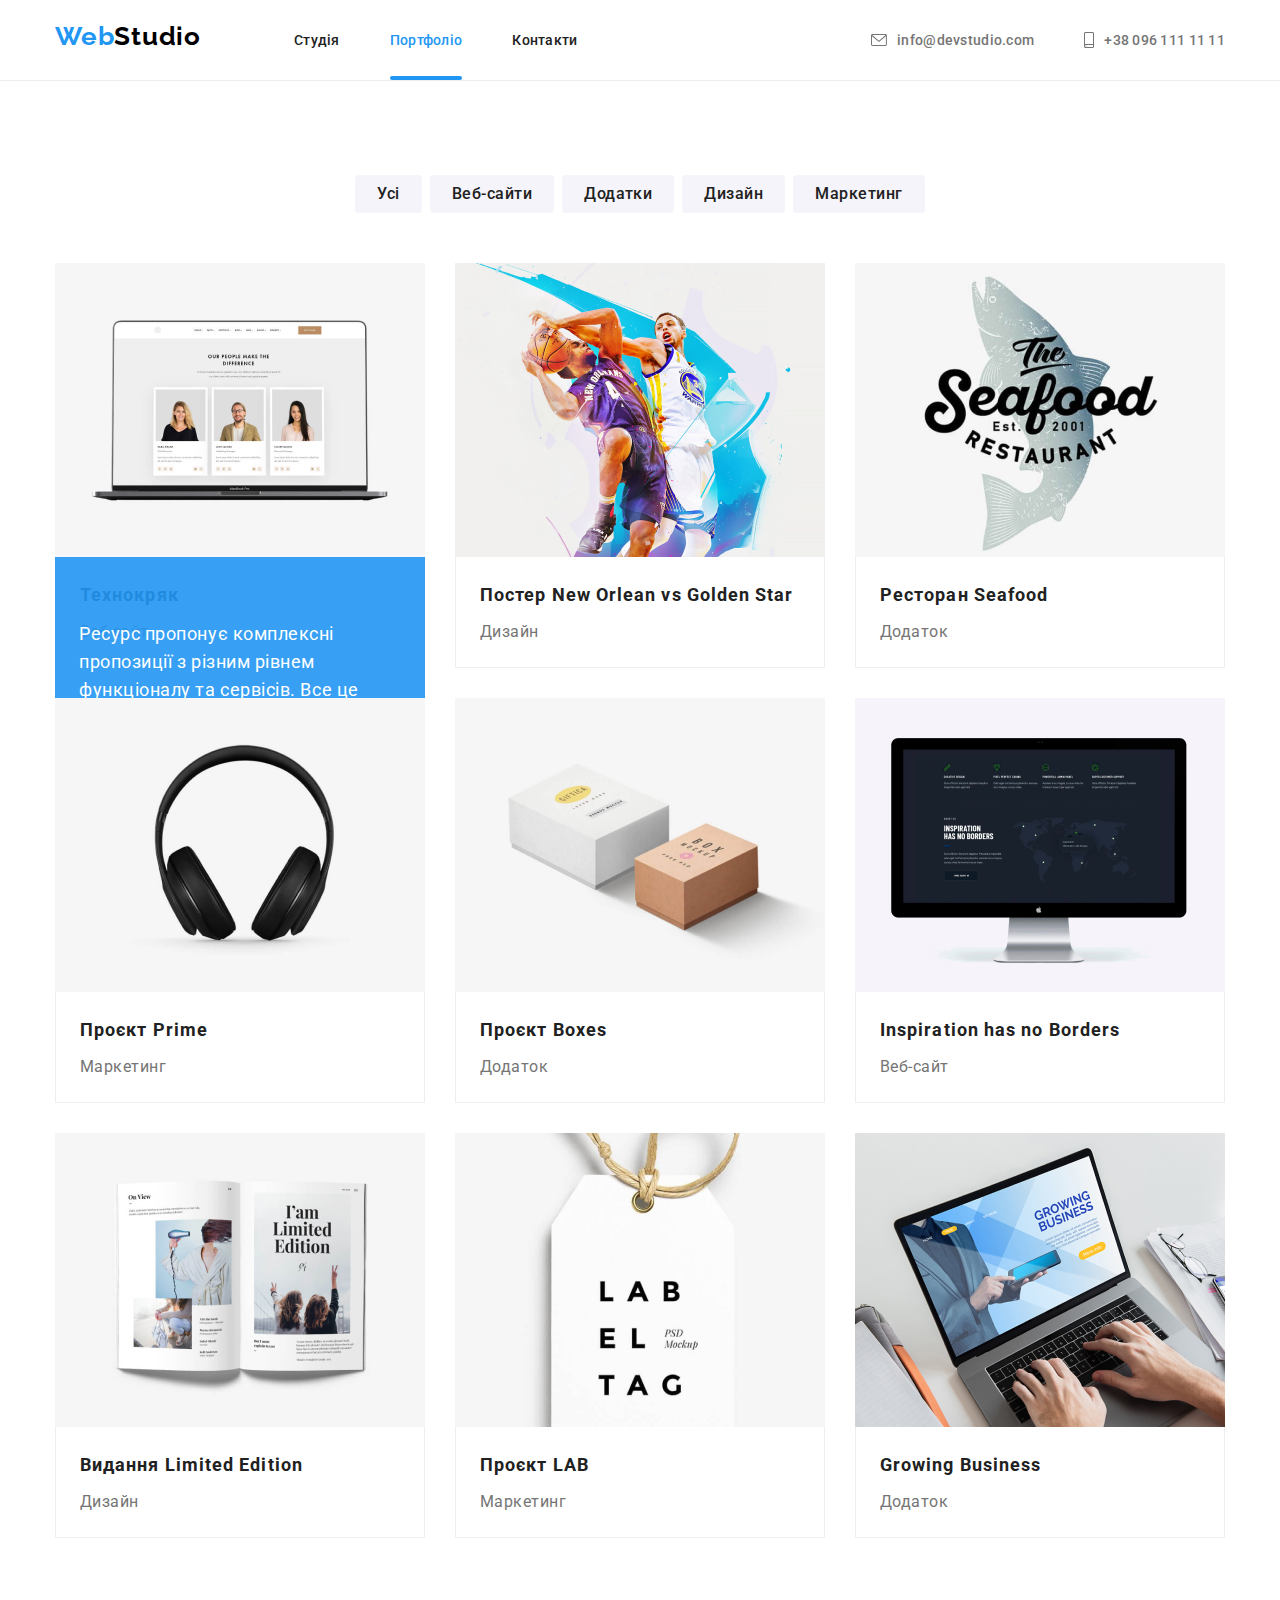
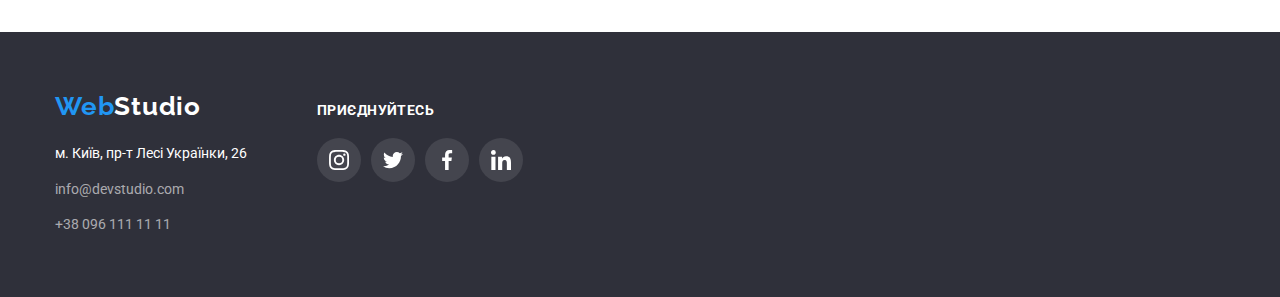
==== commit 462503f6: "123" ====
--- a/portfolio.html
+++ b/portfolio.html
@@ -72,10 +72,12 @@
           <ul class="projects">
             <li class="project-list">
               <a href=""  class="list"
-                 ><img src="./images/techkr.jpg" alt="Технокряк" width="370" />
+                 ><img src="./images/techkr.jpg" alt="Технокряк" width="370" class="img-overlay"/>
+                 <p class="overlay">Ресурс пропонує комплексні пропозиції з різним рівнем функціоналу та сервісів. Все це дозволить відвідувачу отримати вичерпні відомості про компанію чи приватну особу.
+                 </p>
                 <div class="bottom-section">
                   <h3 class="item">Технокряк</h3>
-                  <p>Веб-сайт</p>
+                  <p class="type">Веб-сайт</p>
                 </div></a
               >
             </li>
@@ -88,7 +90,7 @@
                 />
                 <div class="bottom-section">
                   <h3 class="item">Постер New Orlean vs Golden Star</h3>
-                  <p>Дизайн</p>
+                  <p class="type">Дизайн</p>
                 </div>
               </a>
             </li>
@@ -101,7 +103,7 @@
                 />
                 <div class="bottom-section">
                   <h3 class="item">Ресторан Seafood</h3>
-                  <p>Додаток</p>
+                  <p class="type">Додаток</p>
                 </div></a
               >
             </li>
@@ -110,7 +112,7 @@
                 <img src="./images/prime.jpg" alt="Проєкт Prime" width="370" />
                 <div class="bottom-section">
                   <h3 class="item">Проєкт Prime</h3>
-                  <p>Маркетинг</p>
+                  <p class="type">Маркетинг</p>
                 </div></a
               >
             </li>
@@ -119,7 +121,7 @@
                 ><img src="./images/boxes.jpg" alt="Проєкт Boxes" width="370" />
                 <div class="bottom-section">
                   <h3 class="item">Проєкт Boxes</h3>
-                  <p>Додаток</p>
+                  <p class="type">Додаток</p>
                 </div></a
               >
             </li>
@@ -132,7 +134,7 @@
                 />
                 <div class="bottom-section">
                   <h3 class="item">Inspiration has no Borders</h3>
-                  <p>Веб-сайт</p>
+                  <p class="type">Веб-сайт</p>
                 </div></a
               >
             </li>
@@ -145,7 +147,7 @@
                 />
                 <div class="bottom-section">
                   <h3 class="item">Видання Limited Edition</h3>
-                  <p>Дизайн</p>
+                  <p class="type">Дизайн</p>
                 </div></a
               >
             </li>
@@ -154,7 +156,7 @@
                 <img src="./images/lab.jpg" alt="Проєкт LAB" width="370" />
                 <div class="bottom-section">
                   <h3 class="item">Проєкт LAB</h3>
-                  <p>Маркетинг</p>
+                  <p class="type">Маркетинг</p>
                 </div></a
               >
             </li>
@@ -167,7 +169,7 @@
                 />
                 <div class="bottom-section">
                   <h3 class="item">Growing Business</h3>
-                  <p>Додаток</p>
+                  <p class="type">Додаток</p>
                 </div></a
               >
             </li>
@@ -177,7 +179,7 @@
     </main>
     <footer class="footer-bcg">
       <div class="container footer-container">
-          <div>
+          <div class="logo-adres">
         <a class="footer-logo" href="index.html"
           >Web<span class="footer-logo-color">Studio</span></a
         >
--- a/css/styles.css
+++ b/css/styles.css
@@ -9,6 +9,7 @@
 }
 
 /* all pages */
+
 * {
   margin: 0px;
   padding: 0px;
@@ -40,7 +41,9 @@
 img {
   display: block;
 }
+
 /* nav */
+
 header {
   border-bottom: 1px solid #ececec;
 }
@@ -73,6 +76,7 @@
   font-size: 14px;
   font-weight: 500;
   letter-spacing: 0.28px;
+  transition: color 250ms cubic-bezier(0.4, 0, 0.2, 1);
 }
 .nav-item {
   margin-left: 50px;
@@ -83,6 +87,7 @@
 .nav-link .link:hover,
 .nav-link .link:focus {
   color: var(--main-blue-color);
+ 
 }
 header .container {
   display: flex;
@@ -102,9 +107,22 @@
   font-size: 14px;
   font-weight: 500;
   letter-spacing: 0.28px;
+  transition: color 250ms cubic-bezier(0.4, 0, 0.2, 1);
 }
 .nav-link .actual-page {
   color: var(--main-blue-color);
+position: relative;
+}
+.actual-page::after{
+  position: absolute;
+  right: 0px;
+  bottom: 0px;
+  content: '';
+  display: inline-block;
+width: 100%;
+height: 4px;
+border-radius: 2px;
+background-color: var(--main-blue-color);
 }
 .nav-contacts .icon-contacts {
   margin-right: 10px;
@@ -112,7 +130,8 @@
 }
 .nav-contacts .contacts:focus,
 .nav-contacts .contacts:hover {
-  color: var(--main-blue-color);}
+  color: var(--main-blue-color);
+}
 /* footer */
 
 .footer-bcg {
@@ -154,18 +173,20 @@
 .footer-adres .list {
   margin-bottom: 12px;
 }
-.footer-title{
-color: var(--main-white-color);
-font-size: 14px;
-font-weight: 700;
-letter-spacing: 0.42px;
-text-transform: uppercase;
-margin-bottom: 20px;
-}
-.footer-container{
+.footer-title {
+  color: var(--main-white-color);
+  font-size: 14px;
+  font-weight: 700;
+  letter-spacing: 0.42px;
+  text-transform: uppercase;
+  margin-bottom: 20px;
+}
+.footer-container {
   display: flex;
   align-items: baseline;
-  gap: 70px;
+}
+.logo-adres{
+  margin-right: 70px;
 }
 .footer-social-media {
   display: flex;
@@ -179,16 +200,20 @@
   height: 44px;
   border-radius: 50%;
   fill: var(--main-white-color);
-  background-color:  rgba(255, 255, 255, 0.10);;
+  background-color: rgba(255, 255, 255, 0.1);
+    transition: background-color 250ms cubic-bezier(0.4, 0, 0.2, 1) ,
+    fill 250ms cubic-bezier(0.4, 0, 0.2, 1);
 }
 .footer-icon:hover,
-.footer-icon:focus{
+.footer-icon:focus {
   background-color: #2196f3;
   fill: var(--main-white-color);
 }
+
 /* index */
 
 /* Шапка  */
+
 .head-bcg {
   max-width: 1600px;
   background-image: linear-gradient(
@@ -198,10 +223,9 @@
     ),
     url(../images/bcg-head.jpg);
   background-color: var(--background-dark-color);
-        background-position: center;
-        margin-left: auto;
-        margin-right: auto;
-
+  background-position: center;
+  margin-left: auto;
+  margin-right: auto;
 
   text-align: center;
   padding-top: 200px;
@@ -257,15 +281,15 @@
   font-weight: 700;
   text-transform: uppercase;
 }
-.icon-feautures{
-    display: flex;
-align-items: center;
-justify-content: center;
-width: 270px;
-height: 120px;
-border-radius: 4px;
-background-color: var(--background-light-color);
-margin-bottom: 30px;
+.icon-feautures {
+  display: flex;
+  align-items: center;
+  justify-content: center;
+  width: 270px;
+  height: 120px;
+  border-radius: 4px;
+  background-color: var(--background-light-color);
+  margin-bottom: 30px;
 }
 .feautures p {
   font-size: 14px;
@@ -273,12 +297,36 @@
 }
 
 /* Чим ми займаємося + Наша команда */
+
 .pad-top {
   padding-top: 0px;
 }
 .img {
   display: flex;
   gap: 30px;
+}
+.img .item{
+  position: relative;
+}
+.img-title{
+color: #FFF;
+text-align: center;
+padding-top: 27px;
+padding-bottom: 27px;
+font-size: 14px;
+font-weight: 700;
+letter-spacing: 0.42px;
+text-transform: uppercase;
+
+  position: absolute;
+  right: 0px;
+  bottom: 0px;
+  content: '';
+  display: inline-block;
+width: 370px;
+height: 70px;
+background-color: rgba(47, 48, 58, 0.80);
+
 }
 .bcg-team {
   background-color: var(--background-light-color);
@@ -322,7 +370,7 @@
 }
 .team-social-media {
   display: flex;
-justify-content: center;
+  justify-content: center;
   gap: 10px;
 }
 .team-icon {
@@ -332,39 +380,45 @@
   width: 44px;
   height: 44px;
   border-radius: 50%;
-  fill: #AFB1B8;
+  fill: #afb1b8;
+   transition: background-color 250ms cubic-bezier(0.4, 0, 0.2, 1),
+  fill 250ms cubic-bezier(0.4, 0, 0.2, 1);
 }
 .team-icon:hover,
-.team-icon:focus{
+.team-icon:focus {
   background-color: #2196f3;
   fill: var(--main-white-color);
 }
 
 /* Постійні клієнти */
-.clients{
+
+.clients {
   display: flex;
   gap: 30px;
 }
-.clients-logo{
-display: flex;
-justify-content: center;
-align-items: center;
-width: 170px;
-height: 92px;
-fill: #AFB1B8;
-
-border-radius: 4px;
-border: 1px solid #AFB1B8;
+.clients-logo {
+  display: flex;
+  justify-content: center;
+  align-items: center;
+  width: 170px;
+  height: 92px;
+  fill: #afb1b8;
+
+  border-radius: 4px;
+  border: 1px solid #afb1b8;
+   transition: border-color 250ms cubic-bezier(0.4, 0, 0.2, 1),
+  fill 250ms cubic-bezier(0.4, 0, 0.2, 1);
 }
 .clients-logo:focus,
-.clients-logo:hover{
-border-color:var(--main-blue-color);
-fill: var(--main-blue-color);
+.clients-logo:hover {
+  border-color: var(--main-blue-color);
+  fill: var(--main-blue-color);
 }
 
 /* Portfolio  */
 
 /* Фільтри */
+
 .filtres {
   display: flex;
   margin-bottom: 50px;
@@ -386,6 +440,9 @@
   font-weight: 500;
   line-height: 1.62;
   letter-spacing: 0.48px;
+   transition: background-color 250ms cubic-bezier(0.4, 0, 0.2, 1),
+color 250ms cubic-bezier(0.4, 0, 0.2, 1),
+box-shadow 250ms cubic-bezier(0.4, 0, 0.2, 1);
 }
 .filtres .item:hover,
 .filtres .item:focus {
@@ -402,8 +459,12 @@
   flex-wrap: wrap;
   gap: 30px;
 }
-.project-list a:hover,
-.project-list a:focus {
+.project-list .list{
+  position: relative;
+   transition: box-shadow 250ms cubic-bezier(0.4, 0, 0.2, 1);
+}
+.project-list .list:hover,
+.project-list .list:focus {
   box-shadow: 1px 4px 6px 0px rgba(0, 0, 0, 0.16),
     0px 4px 4px 0px rgba(0, 0, 0, 0.06), 0px 1px 1px 0px rgba(0, 0, 0, 0.12);
 }
@@ -412,7 +473,7 @@
   border-left: 1px solid #eee;
   border-right: 1px solid #eee;
 }
-.projects .bottom-section{
+.projects .bottom-section {
   padding-left: 24px;
   padding-right: 24px;
   padding-top: 20px;
@@ -427,7 +488,7 @@
   line-height: 2;
   letter-spacing: 1.08px;
 }
-.projects p {
+.projects .type {
   margin-top: 4px;
 
   color: var(--main-text-color);
@@ -435,4 +496,32 @@
   line-height: 1.87;
   letter-spacing: 0.48px;
   font-weight: 400;
-}+}
+/* .img-overlay{
+  position: relative;
+
+} */
+.overlay{  
+position: absolute;
+padding-left: 24px;
+padding-right: 24px;
+color: var(--main-white-color);
+font-size: 18px;
+line-height: 1.55; 
+letter-spacing: 0.54px;
+width: 370px;
+height: 294px;
+background: rgba(33, 150, 243, 0.90);
+display: flex;
+align-items: center;
+justify-content: center;
+}
+.overlay::before{
+top: 0px;
+left: 0px;
+content: '';
+transform: translateY(calc(100%));
+
+}
+ 
+
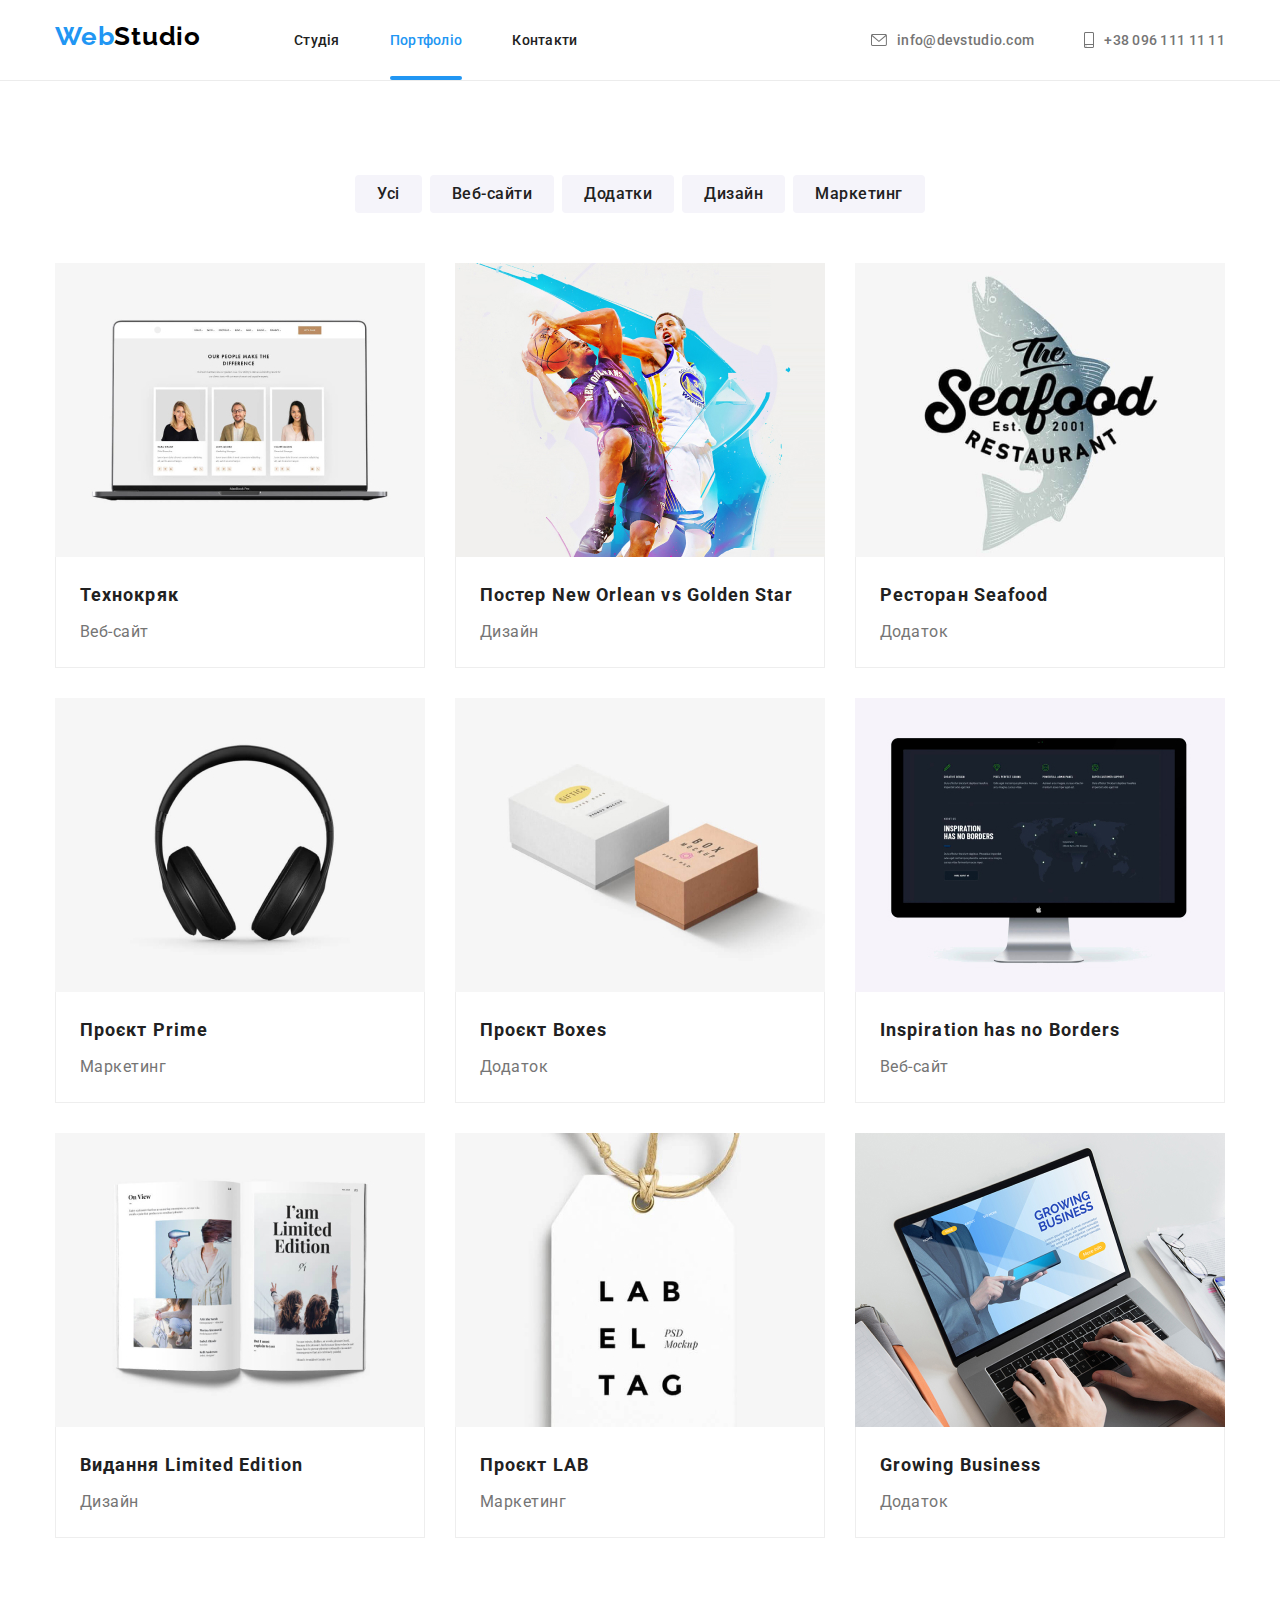
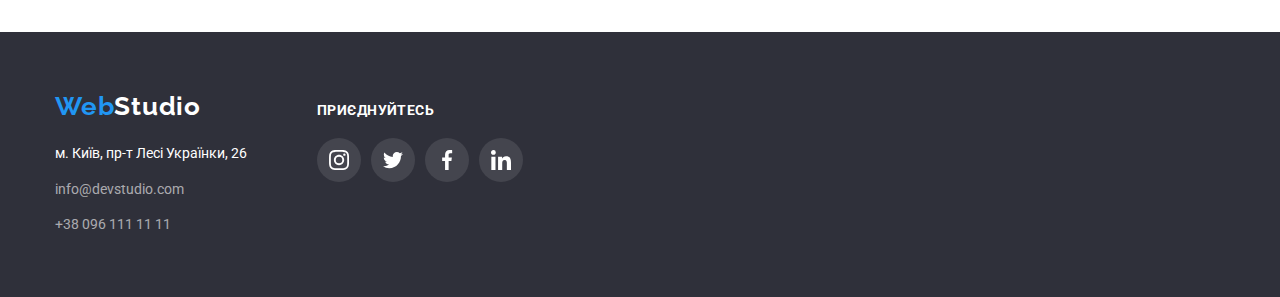
==== commit f4cf0db9: "index3" ====
--- a/portfolio.html
+++ b/portfolio.html
@@ -71,10 +71,10 @@
           </ul>
           <ul class="projects">
             <li class="project-list">
-              <a href=""  class="list"
-                 ><img src="./images/techkr.jpg" alt="Технокряк" width="370" class="img-overlay"/>
-                 <p class="overlay">Ресурс пропонує комплексні пропозиції з різним рівнем функціоналу та сервісів. Все це дозволить відвідувачу отримати вичерпні відомості про компанію чи приватну особу.
-                 </p>
+              <a href=""  class="list"><div  class="img-overlay" >
+                <img src="./images/techkr.jpg" alt="Технокряк" width="370"/>
+                 <div class="content-overlay"><p class="overlay">Ресурс пропонує комплексні пропозиції з різним рівнем функціоналу та сервісів. Все це дозволить відвідувачу отримати вичерпні відомості про компанію чи приватну особу.
+                 </p></div></div>
                 <div class="bottom-section">
                   <h3 class="item">Технокряк</h3>
                   <p class="type">Веб-сайт</p>
@@ -83,11 +83,10 @@
             </li>
             <li class="project-list">
               <a href="" class="list">
-                <img
-                  src="./images/poster.jpg"
-                  alt="Постер New Orlean vs Golden Star"
-                  width="370"
-                />
+                <div  class="img-overlay" >
+                <img src="./images/poster.jpg" alt="Постер New Orlean vs Golden Star" width="370"/>
+                 <div class="content-overlay"><p class="overlay">Ресурс пропонує комплексні пропозиції з різним рівнем функціоналу та сервісів. Все це дозволить відвідувачу отримати вичерпні відомості про компанію чи приватну особу.
+                 </p></div></div>
                 <div class="bottom-section">
                   <h3 class="item">Постер New Orlean vs Golden Star</h3>
                   <p class="type">Дизайн</p>
@@ -96,11 +95,10 @@
             </li>
             <li class="project-list">
               <a href="" class="list">
-                <img
-                  src="./images/seafood.jpg"
-                  alt="Ресторан Seafood"
-                  width="370"
-                />
+                <div  class="img-overlay" >
+                <img src="./images/seafood.jpg" alt="Ресторан Seafood" width="370"/>
+                 <div class="content-overlay"><p class="overlay">Ресурс пропонує комплексні пропозиції з різним рівнем функціоналу та сервісів. Все це дозволить відвідувачу отримати вичерпні відомості про компанію чи приватну особу.
+                 </p></div></div>
                 <div class="bottom-section">
                   <h3 class="item">Ресторан Seafood</h3>
                   <p class="type">Додаток</p>
@@ -108,8 +106,10 @@
               >
             </li>
             <li class="project-list">
-              <a href="" class="list">
-                <img src="./images/prime.jpg" alt="Проєкт Prime" width="370" />
+              <a href="" class="list"> <div  class="img-overlay" >
+                <img src="./images/prime.jpg" alt="Проєкт Prime" width="370"/>
+                 <div class="content-overlay"><p class="overlay">Ресурс пропонує комплексні пропозиції з різним рівнем функціоналу та сервісів. Все це дозволить відвідувачу отримати вичерпні відомості про компанію чи приватну особу.
+                 </p></div></div>
                 <div class="bottom-section">
                   <h3 class="item">Проєкт Prime</h3>
                   <p class="type">Маркетинг</p>
@@ -118,7 +118,10 @@
             </li>
             <li class="project-list">
               <a href="" class="list"
-                ><img src="./images/boxes.jpg" alt="Проєкт Boxes" width="370" />
+                ><div  class="img-overlay" >
+                <img src="./images/boxes.jpg" alt="Проєкт Boxes" width="370"/>
+                 <div class="content-overlay"><p class="overlay">Ресурс пропонує комплексні пропозиції з різним рівнем функціоналу та сервісів. Все це дозволить відвідувачу отримати вичерпні відомості про компанію чи приватну особу.
+                 </p></div></div>
                 <div class="bottom-section">
                   <h3 class="item">Проєкт Boxes</h3>
                   <p class="type">Додаток</p>
@@ -127,11 +130,10 @@
             </li>
             <li class="project-list">
               <a href="" class="list">
-                <img
-                  src="./images/inspiration.jpg"
-                  alt="Inspiration has no Borders"
-                  width="370"
-                />
+              <div  class="img-overlay" >
+                <img src="./images/inspiration.jpg" alt="Inspiration has no Borders" width="370"/>
+                 <div class="content-overlay"><p class="overlay">Ресурс пропонує комплексні пропозиції з різним рівнем функціоналу та сервісів. Все це дозволить відвідувачу отримати вичерпні відомості про компанію чи приватну особу.
+                 </p></div></div>
                 <div class="bottom-section">
                   <h3 class="item">Inspiration has no Borders</h3>
                   <p class="type">Веб-сайт</p>
@@ -140,11 +142,10 @@
             </li>
             <li class="project-list">
               <a href="" class="list">
-                <img
-                  src="./images/limedition.jpg"
-                  alt="Видання Limited Edition"
-                  width="370"
-                />
+                <div  class="img-overlay" >
+                <img src="./images/limedition.jpg" alt="Видання Limited Edition" width="370"/>
+                 <div class="content-overlay"><p class="overlay">Ресурс пропонує комплексні пропозиції з різним рівнем функціоналу та сервісів. Все це дозволить відвідувачу отримати вичерпні відомості про компанію чи приватну особу.
+                 </p></div></div>
                 <div class="bottom-section">
                   <h3 class="item">Видання Limited Edition</h3>
                   <p class="type">Дизайн</p>
@@ -153,7 +154,10 @@
             </li>
             <li class="project-list">
               <a href="" class="list">
-                <img src="./images/lab.jpg" alt="Проєкт LAB" width="370" />
+                 <div  class="img-overlay" >
+                <img src="./images/lab.jpg" alt="Проєкт LAB" width="370"/>
+                 <div class="content-overlay"><p class="overlay">Ресурс пропонує комплексні пропозиції з різним рівнем функціоналу та сервісів. Все це дозволить відвідувачу отримати вичерпні відомості про компанію чи приватну особу.
+                 </p></div></div>
                 <div class="bottom-section">
                   <h3 class="item">Проєкт LAB</h3>
                   <p class="type">Маркетинг</p>
@@ -162,11 +166,10 @@
             </li>
             <li class="project-list">
               <a href="" class="list">
-                <img
-                  src="./images/growing.jpg"
-                  alt="Growing Business"
-                  width="370"
-                />
+                 <div  class="img-overlay" >
+                <img src="./images/growing.jpg" alt="Growing Business" width="370"/>
+                 <div class="content-overlay"><p class="overlay">Ресурс пропонує комплексні пропозиції з різним рівнем функціоналу та сервісів. Все це дозволить відвідувачу отримати вичерпні відомості про компанію чи приватну особу.
+                 </p></div></div>
                 <div class="bottom-section">
                   <h3 class="item">Growing Business</h3>
                   <p class="type">Додаток</p>
--- a/css/styles.css
+++ b/css/styles.css
@@ -459,15 +459,7 @@
   flex-wrap: wrap;
   gap: 30px;
 }
-.project-list .list{
-  position: relative;
-   transition: box-shadow 250ms cubic-bezier(0.4, 0, 0.2, 1);
-}
-.project-list .list:hover,
-.project-list .list:focus {
-  box-shadow: 1px 4px 6px 0px rgba(0, 0, 0, 0.16),
-    0px 4px 4px 0px rgba(0, 0, 0, 0.06), 0px 1px 1px 0px rgba(0, 0, 0, 0.12);
-}
+
 .bottom-section {
   border-bottom: 1px solid #eee;
   border-left: 1px solid #eee;
@@ -497,31 +489,48 @@
   letter-spacing: 0.48px;
   font-weight: 400;
 }
-/* .img-overlay{
-  position: relative;
-
-} */
-.overlay{  
+
+.project-list .list{
+transition: box-shadow 250ms cubic-bezier(0.4, 0, 0.2, 1);  
+/* overflow: hidden; */
+}
+.project-list .list:hover,
+.project-list .list:focus {
+  box-shadow: 1px 4px 6px 0px rgba(0, 0, 0, 0.16),
+    0px 4px 4px 0px rgba(0, 0, 0, 0.06), 0px 1px 1px 0px rgba(0, 0, 0, 0.12);
+  }
+.img-overlay{
+position: relative;
+overflow: hidden;
+}
+.content-overlay{
 position: absolute;
+top: 0;
+left: 0;
+width: 370px;
+height: 294px;
+background-color: rgba(33, 150, 243, 0.90);
+
+transform: translateY(100%);
+opacity: 1;
+transition: opacity 250ms cubic-bezier(0.4, 0, 0.2, 1),
+transform 250ms cubic-bezier(0.4, 0, 0.2, 1);
+}
+.overlay{
 padding-left: 24px;
 padding-right: 24px;
+padding-top: 63px;
+padding-bottom: 63px;
+
 color: var(--main-white-color);
 font-size: 18px;
 line-height: 1.55; 
 letter-spacing: 0.54px;
-width: 370px;
-height: 294px;
-background: rgba(33, 150, 243, 0.90);
-display: flex;
-align-items: center;
-justify-content: center;
-}
-.overlay::before{
-top: 0px;
-left: 0px;
-content: '';
-transform: translateY(calc(100%));
-
-}
- 
-
+}
+.projects .list:hover .content-overlay{
+  transform: translateY(0%);
+} 
+.projects .list:hover .content-overlay{
+  opacity: 1;
+}
+
